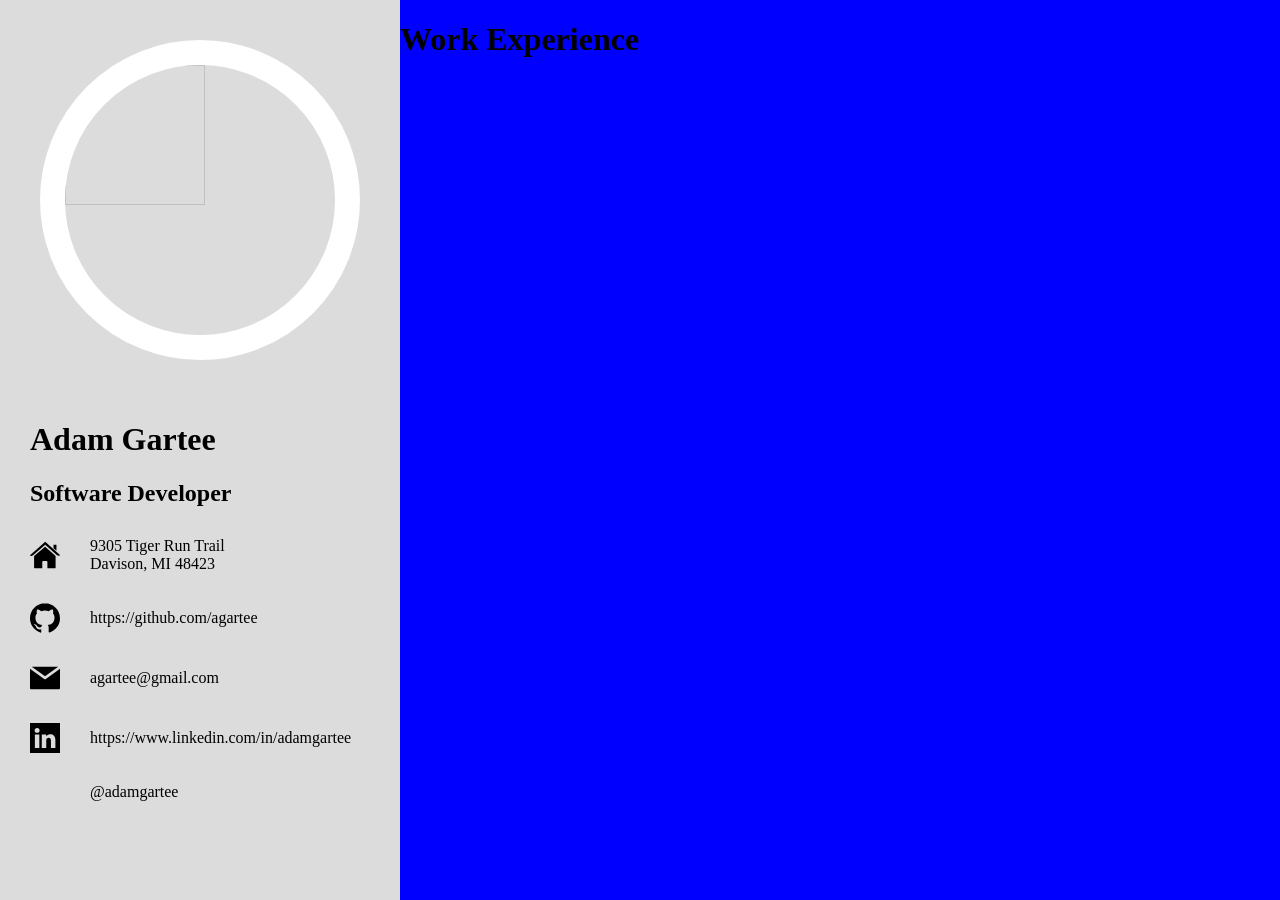
==== resume.html @ 1e3a0c27 "layout progress" ====
<html>
    <head>
        <meta name="viewport" content="width=device-width, initial-scale=1.0">

        <style>
            :root {
                --font-size: 16px;
                --printed-font-size: 12px;
                --font-family: Calibri;
                --left-column-width: 400px;
                --left-column-color: gainsboro;
                --right-column-color: blue;
                --avatar-border-width: 25px;
                --avatar-padding: 40px;
                --info-icon-width: 30px;
                --info-icon-height: 30px;
                font-size: var(--font-size);
            }

            body {
                margin: 0px;
                color: var(--text-color);
                font-family: var(--font-family);
            }

            .left-column {
                position: absolute;
                left: 0;
                right: 0;
                height: 100%;
                width: var(--left-column-width);
                background-color: var(--left-column-color);
            }

            .left-column h1, .left-column h2 {
                    margin-left: 30px;
                }

            .right-column {
                position: absolute;
                right: 0;
                height: 100%;
                left: var(--left-column-width);
                background-color: var(--right-column-color);
            }

            .avatar-container {
                margin: 0;
                padding: 0;
                display: flex;
                justify-content: center;
                align-items: center;
                height: var(--left-column-width);
                width: var(--left-column-width);
            }

            .avatar {
                --a: calc(var(--avatar-border-width) * 3);

                border-radius: 50%;
                height: calc(100% - (var(--avatar-border-width) * 2) - (var(--avatar-padding) * 2));
                width: calc(100% - (var(--avatar-border-width) * 2) - (var(--avatar-padding) * 2));
                border: var(--avatar-border-width) solid white;
            }

            .info {
                display: flex;
                justify-content: left;
                align-items: center;
                margin: 30px;
            }

            .info .svg {
                width: 30px;
                margin-right: 30px;
            }

            .info-detail {

            }

        </style>

    </head>

    <body>

        <div class="left-column">

            <div class="avatar-container">
                <img class="avatar" src="C:\Users\agart\OneDrive\Pictures\Profile Pics\me.jpg" alt="Avatar">
            </div>

            <h1>Adam Gartee</h1>
            <h2>Software Developer</h2>

            <div class="info">
                <object class="svg" type="image/svg+xml" data="svg/home.svg"></object>
                <div class="info-detail">
                    9305 Tiger Run Trail<br />Davison, MI 48423
                </div>
            </div>

            <div class="info">
                <object class="svg" type="image/svg+xml" data="svg/github.svg"></object>
                <div class="info-detail">
                    https://github.com/agartee
                </div>
            </div>

            <div class="info">
                <object class="svg" type="image/svg+xml" data="svg/email.svg"></object>
                <div class="info-detail">
                    agartee@gmail.com
                </div>
            </div>

            <div class="info">
                <object class="svg" type="image/svg+xml" data="svg/linkedin.svg"></object>
                <div class="info-detail">
                    https://www.linkedin.com/in/adamgartee
                </div>
            </div>

            <div class="info">
                <object class="svg" type="image/svg+xml" data="svg/twitter.svg"></object>
                <div class="info-detail">
                    @adamgartee
                </div>
            </div>
            
        </div>

        <div class="right-column">

            <h1>Work Experience</h1>



        </div>

        
        
    </body>

</html>
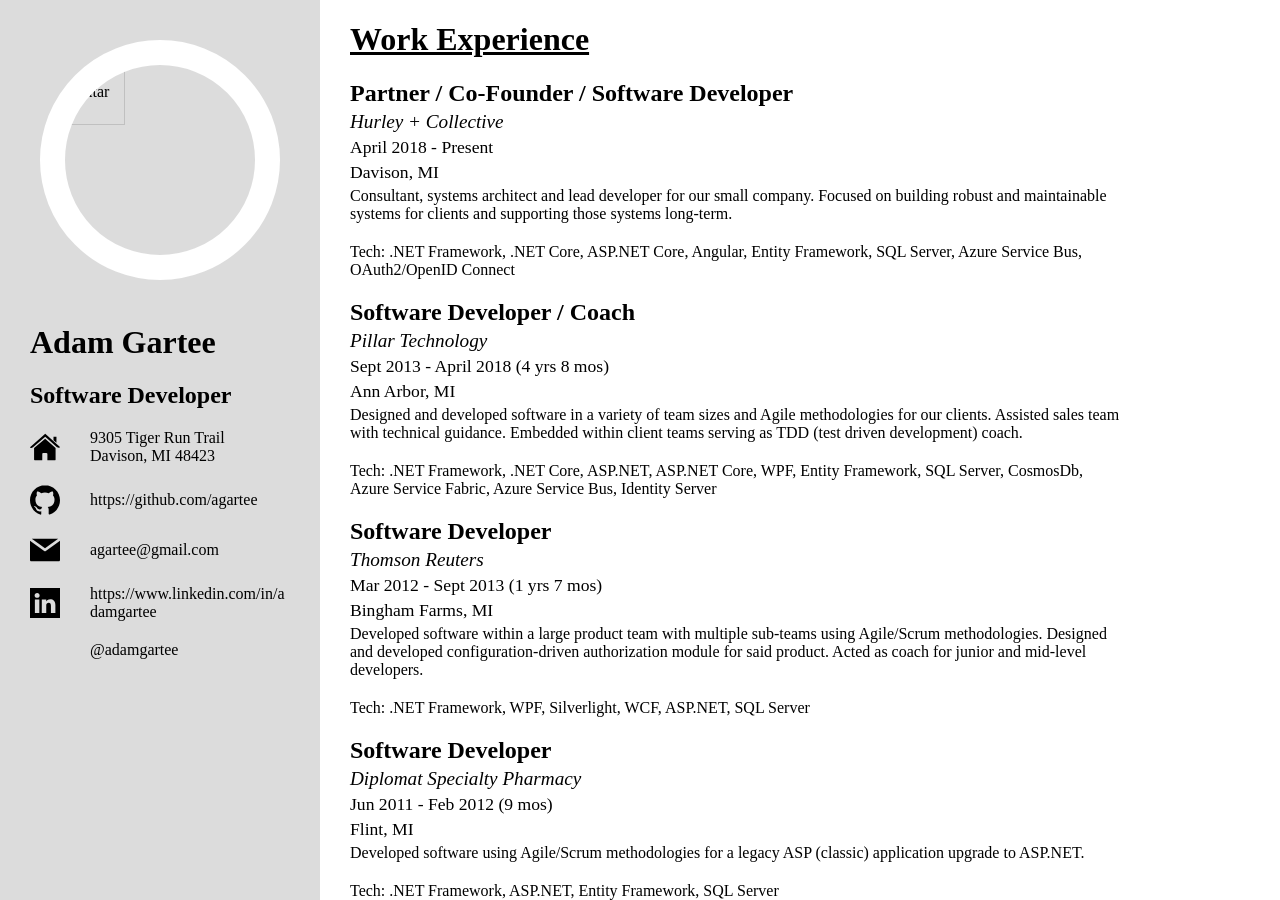
==== commit 68476e8f: "updates" ====
--- a/resume.html
+++ b/resume.html
@@ -7,20 +7,24 @@
                 --font-size: 16px;
                 --printed-font-size: 12px;
                 --font-family: Calibri;
-                --left-column-width: 400px;
+                --left-column-width: 320px;
                 --left-column-color: gainsboro;
-                --right-column-color: blue;
+                --right-column-width: 800px;
+                --right-column-color: white;
                 --avatar-border-width: 25px;
                 --avatar-padding: 40px;
                 --info-icon-width: 30px;
                 --info-icon-height: 30px;
-                font-size: var(--font-size);
+                /* retain colors when printing */
+                color-adjust: exact!important;  
+                -webkit-print-color-adjust: exact!important; 
             }
 
             body {
                 margin: 0px;
                 color: var(--text-color);
                 font-family: var(--font-family);
+                font-size: var(--font-size);
             }
 
             .left-column {
@@ -32,8 +36,10 @@
                 background-color: var(--left-column-color);
             }
 
-            .left-column h1, .left-column h2 {
+                .left-column h1, 
+                .left-column h2 {
                     margin-left: 30px;
+                    margin-top: 4px;
                 }
 
             .right-column {
@@ -42,7 +48,18 @@
                 height: 100%;
                 left: var(--left-column-width);
                 background-color: var(--right-column-color);
-            }
+                overflow-y: scroll;
+                overflow-x:hidden;
+            }
+
+                .right-column h1, 
+                .right-column h2 {
+                    margin-left: 30px;
+                }
+
+                .right-column h1 {
+                    text-decoration: underline;
+                }
 
             .avatar-container {
                 margin: 0;
@@ -67,7 +84,9 @@
                 display: flex;
                 justify-content: left;
                 align-items: center;
-                margin: 30px;
+                margin-left: 30px;
+                margin-right: 30px;
+                margin-bottom: 20px;
             }
 
             .info .svg {
@@ -76,7 +95,61 @@
             }
 
             .info-detail {
-
+                /* allow urls to wrap */
+                overflow-wrap: break-word;
+                word-wrap: break-word;
+                -ms-word-break: break-all;
+                word-break: break-word;
+                -ms-hyphens: auto;
+                -moz-hyphens: auto;
+                -webkit-hyphens: auto;
+                hyphens: auto;
+            }
+
+            .info-detail a {
+                color: black;
+                text-decoration: none;
+            }
+
+            .experience {
+                break-inside: avoid;
+                max-width: var(--right-column-width);
+            }
+
+            .experience .job-title, 
+            .experience .company, 
+            .experience .date-range, 
+            .experience .location, 
+            .experience .responsibilities,
+            .experience .technologies {
+                display: block;
+                margin-left: 30px;
+                margin-bottom: 4px;
+            }
+
+            .experience .job-title {
+                margin-top: 20px;
+            }
+
+            .experience .company {
+                font-size: 1.2rem;
+                font-style: italic;
+            }
+
+            .experience .date-range, 
+            .experience .location {
+                font-size: 1.1rem;
+            }
+
+            .experience .technologies {
+                margin-top: 20px;
+            }
+
+            @media print {
+                .right-column {
+                    overflow-x: visible;
+                    overflow-y: visible;
+                }
             }
 
         </style>
@@ -104,7 +177,7 @@
             <div class="info">
                 <object class="svg" type="image/svg+xml" data="svg/github.svg"></object>
                 <div class="info-detail">
-                    https://github.com/agartee
+                    <a href="https://github.com/agartee">https://github.com/agartee</a>
                 </div>
             </div>
 
@@ -118,7 +191,7 @@
             <div class="info">
                 <object class="svg" type="image/svg+xml" data="svg/linkedin.svg"></object>
                 <div class="info-detail">
-                    https://www.linkedin.com/in/adamgartee
+                    <a href="https://www.linkedin.com/in/adamgartee">https://www.linkedin.com/in/adamgartee</a>
                 </div>
             </div>
 
@@ -135,12 +208,74 @@
 
             <h1>Work Experience</h1>
 
-
+            <div class="experience">
+                <h2 class="job-title">Partner / Co-Founder / Software Developer</h2>
+                <span class="company">Hurley + Collective</span>
+                <span class="date-range">April 2018 - Present</span>
+                <span class="location">Davison, MI</span>
+                <span class="responsibilities">
+                    Consultant, systems architect and lead developer for our small company. Focused on building robust and maintainable systems for clients and supporting those systems long-term.
+                </span>
+                <span class="technologies">Tech: .NET Framework, .NET Core, ASP.NET Core, Angular, Entity Framework, SQL Server, Azure Service Bus, OAuth2/OpenID Connect</span>
+            </div>
+
+            <div class="experience">
+                <h2 class="job-title">Software Developer / Coach</h2>
+                <span class="company">Pillar Technology</span>
+                <span class="date-range">Sept 2013 - April 2018 (4 yrs 8 mos)</span>
+                <span class="location">Ann Arbor, MI</span>
+                <span class="responsibilities">
+                    Designed and developed software in a variety of team sizes and Agile methodologies for our clients. Assisted sales team with technical guidance. Embedded within client teams serving as TDD (test driven development) coach.
+                </span>
+                <span class="technologies">Tech: .NET Framework, .NET Core, ASP.NET, ASP.NET Core, WPF, Entity Framework, SQL Server, CosmosDb, Azure Service Fabric, Azure Service Bus, Identity Server</span>
+            </div>
+
+            <div class="experience">
+                <h2 class="job-title">Software Developer</h2>
+                <span class="company">Thomson Reuters</span>
+                <span class="date-range">Mar 2012 - Sept 2013 (1 yrs 7 mos)</span>
+                <span class="location">Bingham Farms, MI</span>
+                <span class="responsibilities">
+                    Developed software within a large product team with multiple sub-teams using Agile/Scrum methodologies. Designed and developed configuration-driven authorization module for said product. Acted as coach for junior and mid-level developers.
+                </span>
+                <span class="technologies">Tech: .NET Framework, WPF, Silverlight, WCF, ASP.NET, SQL Server</span>
+            </div>
+
+            <div class="experience">
+                <h2 class="job-title">Software Developer</h2>
+                <span class="company">Diplomat Specialty Pharmacy</span>
+                <span class="date-range">Jun 2011 - Feb 2012 (9 mos)</span>
+                <span class="location">Flint, MI</span>
+                <span class="responsibilities">
+                    Developed software using Agile/Scrum methodologies for a legacy ASP (classic) application upgrade to ASP.NET.
+                </span>
+                <span class="technologies">Tech: .NET Framework, ASP.NET, Entity Framework, SQL Server</span>
+            </div>
+
+            <div class="experience">
+                <h2 class="job-title">Software Developer</h2>
+                <span class="company">Bay-Arenac Behavioral Health</span>
+                <span class="date-range">Jun 2007 - Jun 2011 (4 yrs 1 mo)</span>
+                <span class="location">Flint, MI</span>
+                <span class="responsibilities">
+                    Designed, developed and maintained an internal Medicaid eligibility lookup desktop application. Worked on multiple teams building internal web application and reports.
+                </span>
+                <span class="technologies">Tech: .NET Framework, WPF, WCF, ASP.NET, Entity Framework, SQL Server, BizTalk</span>
+            </div>
+
+            <div class="experience">
+                <h2 class="job-title">Software Developer</h2>
+                <span class="company">NBI Solutions</span>
+                <span class="date-range">May 2003 - Oct 2005 (2 yrs 6 mo)</span>
+                <span class="location">Troy, MI</span>
+                <span class="responsibilities">
+                    Contracted through EDS to develop software used to estimate and configure networking/server cabinets and other network-related equipment for deployment within GM facilities.
+                </span>
+                <span class="technologies">Tech: .NET Framework, ASP.NET, SQL Server, VBA</span>
+            </div>
 
         </div>
 
-        
-        
     </body>
 
 </html>
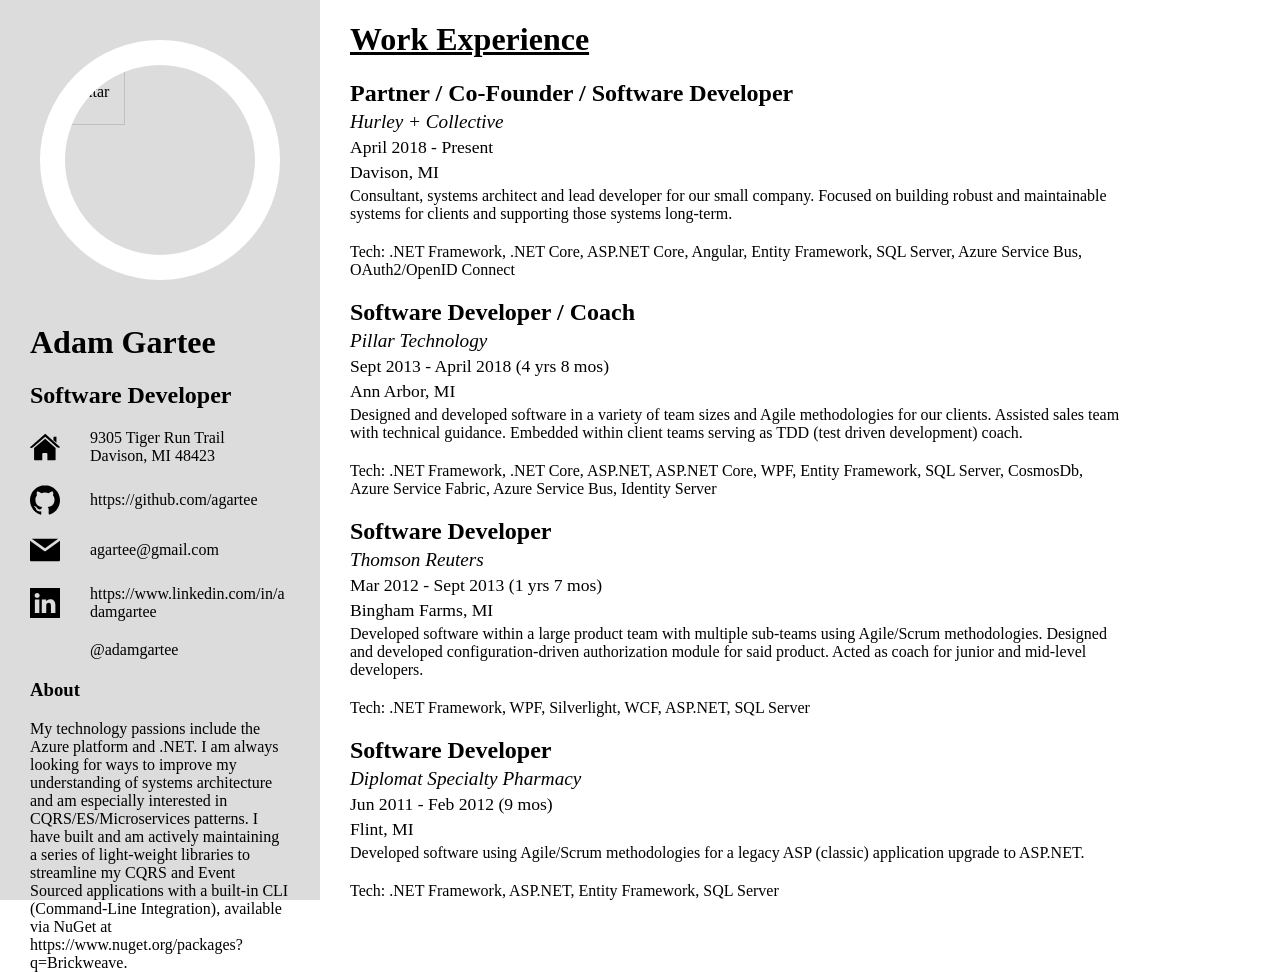
==== commit 39485c07: "updates" ====
--- a/resume.html
+++ b/resume.html
@@ -37,7 +37,8 @@
             }
 
                 .left-column h1, 
-                .left-column h2 {
+                .left-column h2,
+                .left-column h3 {
                     margin-left: 30px;
                     margin-top: 4px;
                 }
@@ -91,6 +92,11 @@
 
             .info .svg {
                 width: 30px;
+                margin-right: 30px;
+            }
+
+            .about {
+                margin-left: 30px;
                 margin-right: 30px;
             }
 
@@ -106,7 +112,7 @@
                 hyphens: auto;
             }
 
-            .info-detail a {
+            .info-detail a, .about a, .skills a {
                 color: black;
                 text-decoration: none;
             }
@@ -145,6 +151,23 @@
                 margin-top: 20px;
             }
 
+            .skills {
+                max-width: var(--right-column-width);
+            }
+
+            .skills  ul {
+                margin-left: 30px;
+            }
+
+            .skills .svg {
+                height: 1rem;
+            }
+
+            .skills ul {
+                display: grid;
+                grid-template-columns: repeat(2, 1fr);
+            }
+
             @media print {
                 .right-column {
                     overflow-x: visible;
@@ -201,6 +224,11 @@
                     @adamgartee
                 </div>
             </div>
+
+            <h3>About</h3>
+            <div class="about">
+                My technology passions include the Azure platform and .NET. I am always looking for ways to improve my understanding of systems architecture and am especially interested in CQRS/ES/Microservices patterns. I have built and am actively maintaining a series of light-weight libraries to streamline my CQRS and Event Sourced applications with a built-in CLI (Command-Line Integration), available via NuGet at <a href="https://www.nuget.org/packages?q=Brickweave">https://www.nuget.org/packages?q=Brickweave</a>.
+            </div>
             
         </div>
 
@@ -274,8 +302,83 @@
                 <span class="technologies">Tech: .NET Framework, ASP.NET, SQL Server, VBA</span>
             </div>
 
+            <h1>Skills</h1>
+
+            <div class="skills">
+                <h2>
+                    Expert (
+                    <object class="svg" type="image/svg+xml" data="svg/star-filled.svg"></object>
+                    <object class="svg" type="image/svg+xml" data="svg/star-filled.svg"></object>
+                    <object class="svg" type="image/svg+xml" data="svg/star-filled.svg"></object>
+                    <object class="svg" type="image/svg+xml" data="svg/star-filled.svg"></object>
+                    <object class="svg" type="image/svg+xml" data="svg/star-filled.svg"></object>
+                    )
+                </h2>
+                <ul>
+                    <li><a href="https://docs.microsoft.com/en-us/aspnet/core/">ASP.NET/ASP.NET Core</a></li>
+                    <li>C#</li>
+                    <li>Entity Framework</li>
+                </ul>
+            </div>
+
+            <div class="skills">
+                <h2>
+                    Advanced (
+                    <object class="svg" type="image/svg+xml" data="svg/star-filled.svg"></object>
+                    <object class="svg" type="image/svg+xml" data="svg/star-filled.svg"></object>
+                    <object class="svg" type="image/svg+xml" data="svg/star-filled.svg"></object>
+                    <object class="svg" type="image/svg+xml" data="svg/star-filled.svg"></object>
+                    <object class="svg" type="image/svg+xml" data="svg/star-empty.svg"></object>
+                    )
+                </h2>
+                <ul>
+                    <li>.NET Framework (various releases)</li>
+                    <li>Agile Methodologies</li>
+                    <li><a href="https://www.appveyor.com/">AppVeyor (CI/CD provider)</a></li>
+                    <li><a href="https://auth0.com/">Auth0 (OAuth2/OpenID Connect provider)</a></li>
+                    <li>Azure Service Bus</li>
+                    <li>Domain Driven Development</li>
+                    <li><a href="https://github.com/">Git/GitHub</a></li>
+                    <li>HTML/CSS</li>
+                    <li>Microservices Architecture</li>
+                    <li><a href="https://www.microsoft.com/en-us/sql-server/">Microsoft SQL Server</a></li>
+                    <li>Test Driven Development</li>
+                </ul>
+            </div>
+
+            <div class="skills">
+                <h2>
+                    Familiar (
+                    <object class="svg" type="image/svg+xml" data="svg/star-filled.svg"></object>
+                    <object class="svg" type="image/svg+xml" data="svg/star-filled.svg"></object>
+                    <object class="svg" type="image/svg+xml" data="svg/star-filled.svg"></object>
+                    <object class="svg" type="image/svg+xml" data="svg/star-empty.svg"></object>
+                    <object class="svg" type="image/svg+xml" data="svg/star-empty.svg"></object>
+                    )
+                </h2>
+                <ul>
+                    <li>Active Directory</li>
+                    <li><a href="https://angular.io/">Angular</a></li>
+                    <li><a href="https://azure.microsoft.com/en-us/services/cosmos-db/">Azure Cosmos DB</a></li>
+                    <li><a href="https://azure.microsoft.com/en-us/services/service-fabric/">Azure Service Fabric</a></li>
+                    <li><a href="https://identityserver4.readthedocs.io/">Identity Server</a></li>
+                    <li><a href="https://www.java.com">Java</a></li>
+                    <li><a href="https://www.java.com">JavaScript</a></li>
+                    <li><a href="https://www.jenkins.io/">Jenkins (CI/CD provider)</a></li>
+                    <li><a href="https://github.com/jbogard/MediatR/">MediatR</a></li>
+                    <li>MySQL</li>
+                    <li><a href="https://nodejs.org/">Node.js</a></li>
+                    <li>OAuth2/OpenID Connect</li>
+                    <li>Oracle</li>
+                    <li><a href="https://reactjs.org/">React</a></li>
+                    <li>SQL Server Reporting Services (SSRS)</li>
+                    <li><a href="https://stenciljs.com/"></a>Stencil.js</li>
+                    <li><a href="https://vuejs.org/">Vue.js</a></li>
+                    <li>WPF/XAML</li>
+                </ul>
+            </div>
         </div>
 
     </body>
 
-</html>+</html>
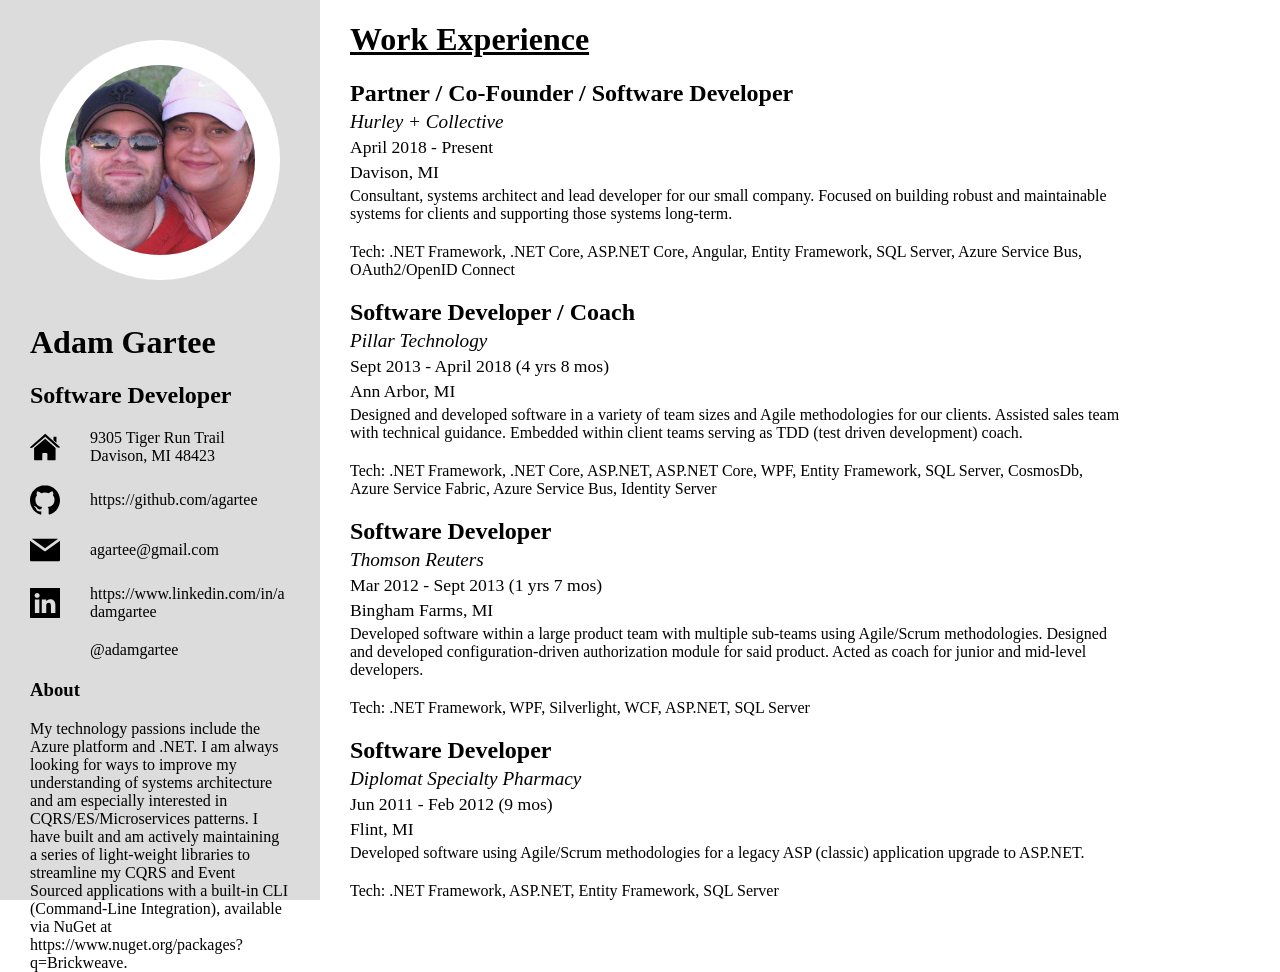
==== commit 0ba2373a: "fixed avatar" ====
--- a/resume.html
+++ b/resume.html
@@ -7,10 +7,10 @@
                 --font-size: 16px;
                 --printed-font-size: 12px;
                 --font-family: Calibri;
-                --left-column-width: 320px;
-                --left-column-color: gainsboro;
-                --right-column-width: 800px;
-                --right-column-color: white;
+                --info-container-width: 320px;
+                --info-container-color: gainsboro;
+                --body-container-width: 800px;
+                --body-container-color: white;
                 --avatar-border-width: 25px;
                 --avatar-padding: 40px;
                 --info-icon-width: 30px;
@@ -27,38 +27,39 @@
                 font-size: var(--font-size);
             }
 
-            .left-column {
+            .info-container {
                 position: absolute;
                 left: 0;
-                right: 0;
+                top: 0;
                 height: 100%;
-                width: var(--left-column-width);
-                background-color: var(--left-column-color);
-            }
-
-                .left-column h1, 
-                .left-column h2,
-                .left-column h3 {
+                width: var(--info-container-width);
+                background-color: var(--info-container-color);
+            }
+
+                .info-container h1, 
+                .info-container h2,
+                .info-container h3 {
                     margin-left: 30px;
                     margin-top: 4px;
                 }
 
-            .right-column {
+            .body-container {
                 position: absolute;
                 right: 0;
+                top: 0;
                 height: 100%;
-                left: var(--left-column-width);
-                background-color: var(--right-column-color);
+                left: var(--info-container-width);
+                background-color: var(--body-container-color);
                 overflow-y: scroll;
                 overflow-x:hidden;
             }
 
-                .right-column h1, 
-                .right-column h2 {
+                .body-container h1, 
+                .body-container h2 {
                     margin-left: 30px;
                 }
 
-                .right-column h1 {
+                .body-container h1 {
                     text-decoration: underline;
                 }
 
@@ -68,8 +69,8 @@
                 display: flex;
                 justify-content: center;
                 align-items: center;
-                height: var(--left-column-width);
-                width: var(--left-column-width);
+                height: var(--info-container-width);
+                width: var(--info-container-width);
             }
 
             .avatar {
@@ -119,7 +120,7 @@
 
             .experience {
                 break-inside: avoid;
-                max-width: var(--right-column-width);
+                max-width: var(--body-container-width);
             }
 
             .experience .job-title, 
@@ -152,7 +153,7 @@
             }
 
             .skills {
-                max-width: var(--right-column-width);
+                max-width: var(--body-container-width);
             }
 
             .skills  ul {
@@ -169,7 +170,7 @@
             }
 
             @media print {
-                .right-column {
+                .body-container {
                     overflow-x: visible;
                     overflow-y: visible;
                 }
@@ -181,10 +182,10 @@
 
     <body>
 
-        <div class="left-column">
+        <div class="info-container">
 
             <div class="avatar-container">
-                <img class="avatar" src="C:\Users\agart\OneDrive\Pictures\Profile Pics\me.jpg" alt="Avatar">
+                <img class="avatar" src="img/me.jpg" alt="Avatar">
             </div>
 
             <h1>Adam Gartee</h1>
@@ -232,7 +233,7 @@
             
         </div>
 
-        <div class="right-column">
+        <div class="body-container">
 
             <h1>Work Experience</h1>
 
@@ -286,7 +287,7 @@
                 <span class="date-range">Jun 2007 - Jun 2011 (4 yrs 1 mo)</span>
                 <span class="location">Flint, MI</span>
                 <span class="responsibilities">
-                    Designed, developed and maintained an internal Medicaid eligibility lookup desktop application. Worked on multiple teams building internal web application and reports.
+                    Designed, developed and maintained an internal Medicaid eligibility lookup desktop application. Worked on multiple teams building internal web applications and reports.
                 </span>
                 <span class="technologies">Tech: .NET Framework, WPF, WCF, ASP.NET, Entity Framework, SQL Server, BizTalk</span>
             </div>
@@ -332,12 +333,12 @@
                     )
                 </h2>
                 <ul>
-                    <li>.NET Framework (various releases)</li>
+                    <li>.NET Framework</li>
                     <li>Agile Methodologies</li>
                     <li><a href="https://www.appveyor.com/">AppVeyor (CI/CD provider)</a></li>
                     <li><a href="https://auth0.com/">Auth0 (OAuth2/OpenID Connect provider)</a></li>
                     <li>Azure Service Bus</li>
-                    <li>Domain Driven Development</li>
+                    <li>Domain Driven Design (DDD)</li>
                     <li><a href="https://github.com/">Git/GitHub</a></li>
                     <li>HTML/CSS</li>
                     <li>Microservices Architecture</li>
